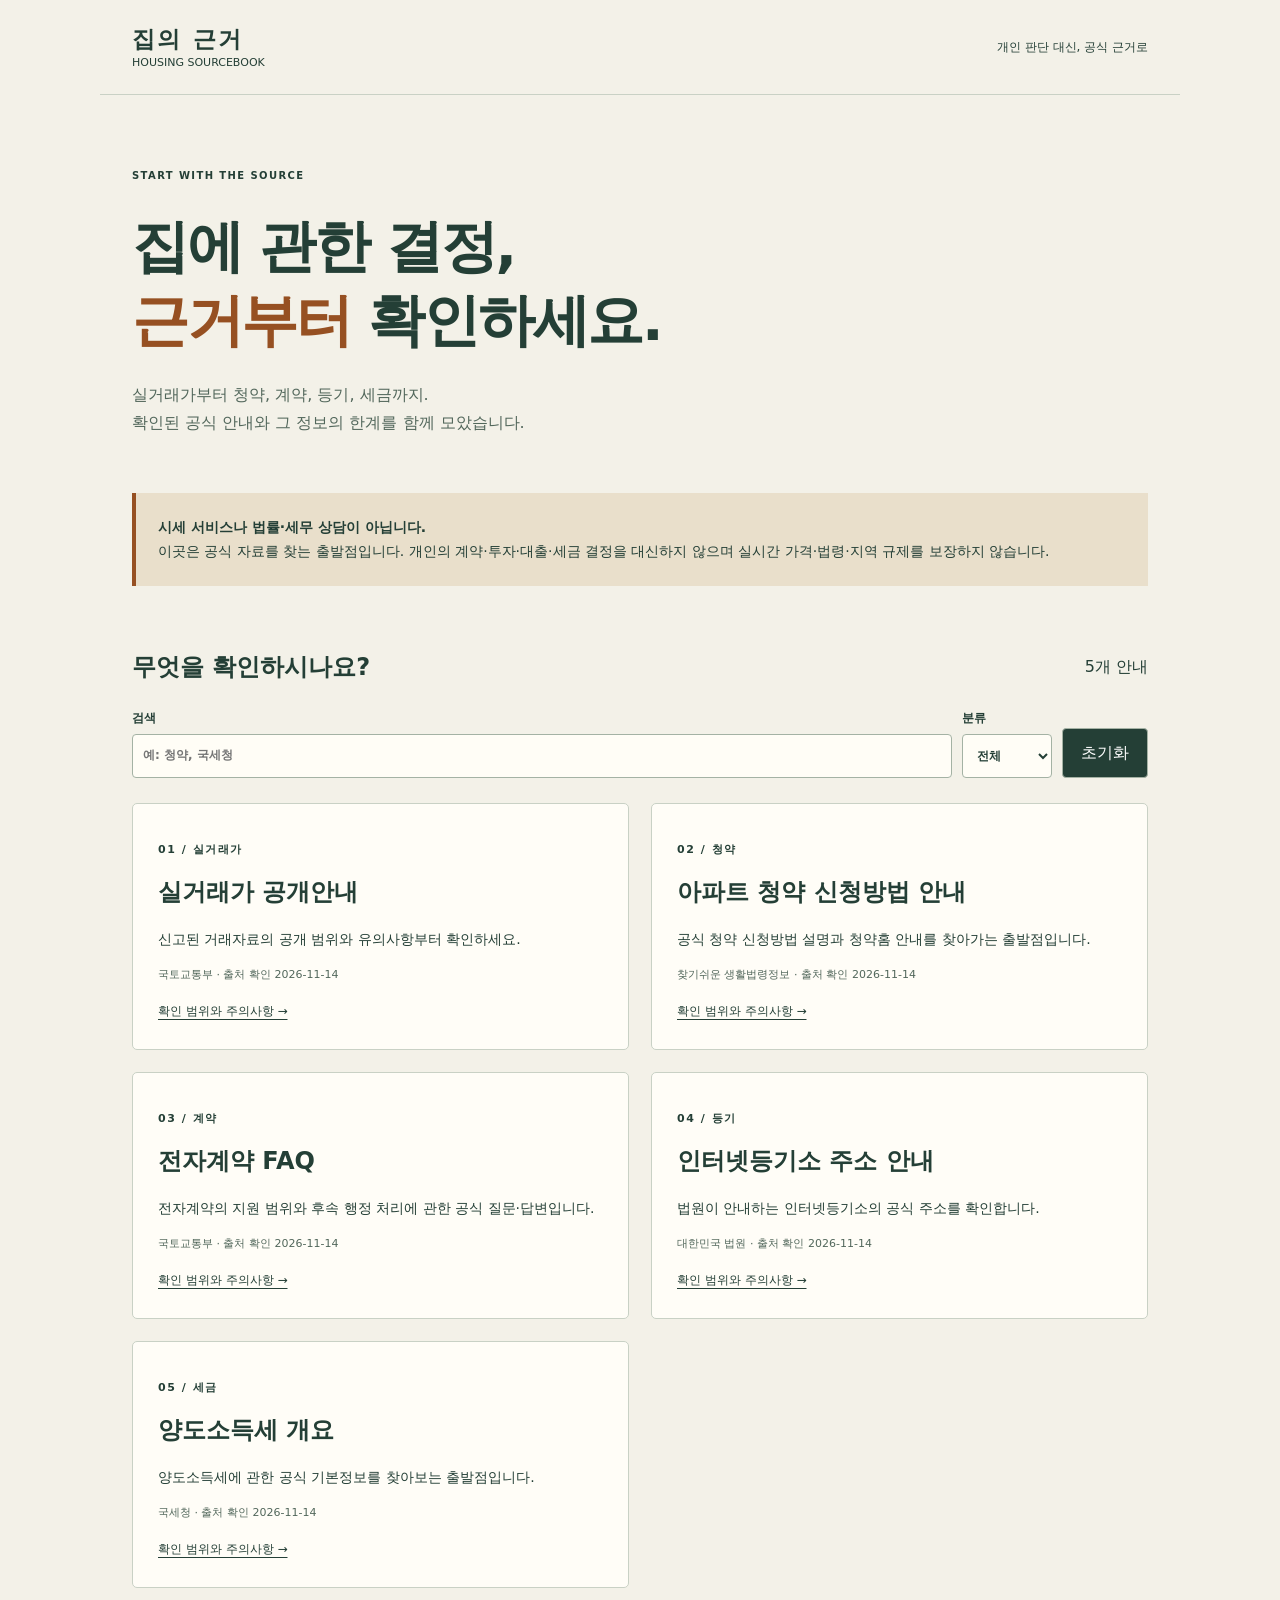
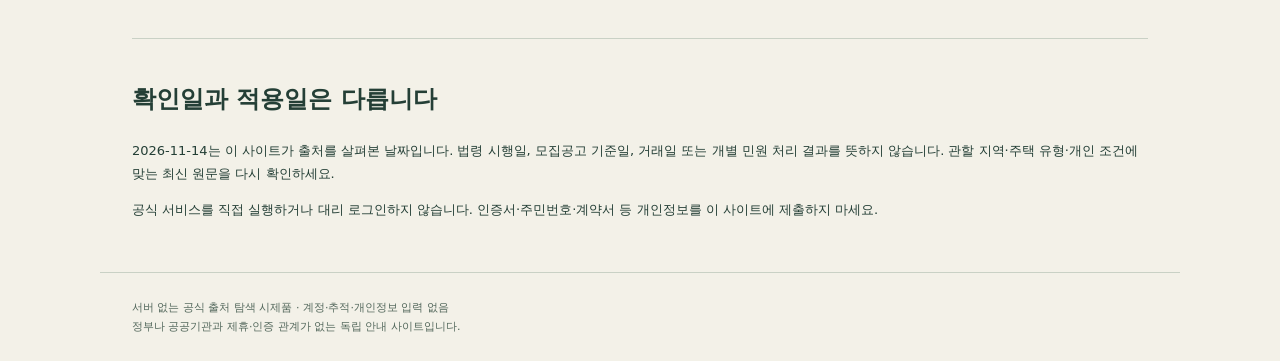
==== index.html @ d19b2a52 "Publish noindex housing official source navigator" ====
<!doctype html><html lang="ko"><head><meta name="robots" content="noindex,nofollow"><meta charset="utf-8"><meta name="viewport" content="width=device-width,initial-scale=1"><meta name="description" content="실거래가, 청약, 계약, 등기, 세금의 확인된 공식 안내를 찾는 부동산 출처 노트."><title>공식 부동산 안내 탐색 · 집의 근거</title><link rel="stylesheet" href="./assets/style.css"></head><body><a class="skip" href="#main">본문으로 바로가기</a><header><a href="./index.html">집의 근거<span>HOUSING SOURCEBOOK</span></a><span>개인 판단 대신, 공식 근거로</span></header><main id="main"><section class="hero"><p class="eyebrow">START WITH THE SOURCE</p><h1>집에 관한 결정,<br><em>근거부터</em> 확인하세요.</h1><p>실거래가부터 청약, 계약, 등기, 세금까지.<br>확인된 공식 안내와 그 정보의 한계를 함께 모았습니다.</p></section><aside class="warning"><strong>시세 서비스나 법률·세무 상담이 아닙니다.</strong> 이곳은 공식 자료를 찾는 출발점입니다. 개인의 계약·투자·대출·세금 결정을 대신하지 않으며 실시간 가격·법령·지역 규제를 보장하지 않습니다.</aside><section><div class="heading"><h2>무엇을 확인하시나요?</h2><span id="count" role="status" aria-live="polite">5개 안내</span></div><form id="filters" class="toolbar" role="search"><label for="q">검색<input id="q" type="search" placeholder="예: 청약, 국세청"></label><label for="category">분류<select id="category"><option value="">전체</option><option>실거래가</option><option>청약</option><option>계약</option><option>등기</option><option>세금</option></select></label><button type="reset">초기화</button></form><div class="grid"><article class="card" data-id="prices"><p class="eyebrow">01 / 실거래가</p><h3><a href="./topics/prices/index.html">실거래가 공개안내</a></h3><p>신고된 거래자료의 공개 범위와 유의사항부터 확인하세요.</p><p class="small">국토교통부 · 출처 확인 2026-11-14</p><a href="./topics/prices/index.html">확인 범위와 주의사항 →</a></article><article class="card" data-id="apply"><p class="eyebrow">02 / 청약</p><h3><a href="./topics/apply/index.html">아파트 청약 신청방법 안내</a></h3><p>공식 청약 신청방법 설명과 청약홈 안내를 찾아가는 출발점입니다.</p><p class="small">찾기쉬운 생활법령정보 · 출처 확인 2026-11-14</p><a href="./topics/apply/index.html">확인 범위와 주의사항 →</a></article><article class="card" data-id="contract"><p class="eyebrow">03 / 계약</p><h3><a href="./topics/contract/index.html">전자계약 FAQ</a></h3><p>전자계약의 지원 범위와 후속 행정 처리에 관한 공식 질문·답변입니다.</p><p class="small">국토교통부 · 출처 확인 2026-11-14</p><a href="./topics/contract/index.html">확인 범위와 주의사항 →</a></article><article class="card" data-id="registry"><p class="eyebrow">04 / 등기</p><h3><a href="./topics/registry/index.html">인터넷등기소 주소 안내</a></h3><p>법원이 안내하는 인터넷등기소의 공식 주소를 확인합니다.</p><p class="small">대한민국 법원 · 출처 확인 2026-11-14</p><a href="./topics/registry/index.html">확인 범위와 주의사항 →</a></article><article class="card" data-id="tax"><p class="eyebrow">05 / 세금</p><h3><a href="./topics/tax/index.html">양도소득세 개요</a></h3><p>양도소득세에 관한 공식 기본정보를 찾아보는 출발점입니다.</p><p class="small">국세청 · 출처 확인 2026-11-14</p><a href="./topics/tax/index.html">확인 범위와 주의사항 →</a></article></div><p id="empty" hidden>일치하는 안내가 없습니다. 검색어나 분류를 바꿔보세요.</p></section><section class="about"><h2>확인일과 적용일은 다릅니다</h2><p>2026-11-14는 이 사이트가 출처를 살펴본 날짜입니다. 법령 시행일, 모집공고 기준일, 거래일 또는 개별 민원 처리 결과를 뜻하지 않습니다. 관할 지역·주택 유형·개인 조건에 맞는 최신 원문을 다시 확인하세요.</p><p>공식 서비스를 직접 실행하거나 대리 로그인하지 않습니다. 인증서·주민번호·계약서 등 개인정보를 이 사이트에 제출하지 마세요.</p></section></main><footer>서버 없는 공식 출처 탐색 시제품 · 계정·추적·개인정보 입력 없음<br>정부나 공공기관과 제휴·인증 관계가 없는 독립 안내 사이트입니다.</footer><script type="module" src="./assets/app.js"></script></body></html>
---- assets/style.css ----
:root{--paper:#f3f1e8;--ink:#243f36;--line:#c9d1c5;--orange:#965022}*{box-sizing:border-box}body{margin:0;background:var(--paper);color:var(--ink);font:16px/1.75 system-ui,-apple-system,sans-serif}header,main,footer{max-width:1080px;padding-inline:32px;margin:auto}a{color:inherit;text-underline-offset:4px}header{display:flex;align-items:center;justify-content:space-between;min-height:95px;border-bottom:1px solid var(--line)}header>a{font-weight:800;letter-spacing:.1em;text-decoration:none;font-size:23px;line-height:1.4}header>a span{display:block;font-size:11px;font-weight:500;letter-spacing:0}header>span{font-size:12px}.skip{position:absolute;top:-60px;background:white;padding:10px}.skip:focus{top:0}.hero{padding:62px 0 40px}.eyebrow{font-size:10px;letter-spacing:.14em;font-weight:750}.hero h1{font-size:clamp(34px,5vw,57px);line-height:1.3;letter-spacing:-.04em;margin:24px 0}.hero em{font-style:normal;color:var(--orange)}.hero>p:last-child{color:#52675b}.warning{border-left:4px solid var(--orange);background:#e9dfcb;padding:22px;font-size:14px}.warning strong{display:block}.heading{display:flex;align-items:center;justify-content:space-between;margin-top:40px}.heading h2{font-size:24px}#progress{font-size:14px;border-bottom:2px solid var(--orange)}.toolbar{display:flex;gap:10px;align-items:end;flex-wrap:wrap}.toolbar label{margin-right:auto}label{display:block;font-size:12px;font-weight:650}input,textarea,select,button{font:inherit;color:var(--ink);border:1px solid #a4b2a4;border-radius:4px;background:#fffdf6;padding:10px;min-height:44px}select{display:block;width:100%;margin-top:5px}button{cursor:pointer;background:var(--ink);color:white;padding-inline:18px}.plain{background:transparent;color:var(--ink)}.small{font-size:11px;color:#52675b}.grid{display:grid;grid-template-columns:1fr 1fr;gap:22px;margin-top:25px}.card{border:1px solid var(--line);padding:25px;background:#fffdf7;border-radius:5px}.card h3{font-size:24px;margin:12px 0}.card>p{font-size:14px}.card .eyebrow,.card .small{font-size:11px}.note{padding-left:12px;border-left:2px solid #b1bda7;color:#52675b}.fields{border-block:1px solid var(--line);padding-block:16px;margin:24px 0}.fields label+label{margin-top:15px}textarea{width:100%;display:block;resize:vertical;min-height:95px;margin-top:5px;font-size:13px}.card>a{font-size:12px}.about{margin:50px 0;border-top:1px solid var(--line);padding-top:20px}.about p{font-size:13px}.about h2{font-size:24px}footer{border-top:1px solid var(--line);padding-block:25px;font-size:11px;color:#52675b}a:focus-visible,button:focus-visible,select:focus-visible,textarea:focus-visible{outline:3px solid var(--orange);outline-offset:3px}[hidden]{display:none!important}#message{font-size:13px}@media(max-width:650px){header,main,footer{padding-inline:19px}header>span{max-width:100px;text-align:right}.hero{padding-top:36px}.grid{grid-template-columns:1fr}.hero h1{font-size:36px}.toolbar label{width:100%;margin:0}.toolbar button{font-size:12px;flex:1;padding-inline:8px}.card{padding:20px}}@media print{header,.toolbar,.skip,footer{display:none}.grid{display:block}.card{break-inside:avoid;margin-bottom:20px}.card[hidden]{display:block!important}body{background:white}textarea{height:110px}.hero{padding:0}.hero h1{font-size:28px}}
.toolbar input{display:block;width:100%;margin-top:5px}.toolbar label:first-child{flex:1}.toolbar label{margin-right:0}.card h3 a{text-decoration:none}.card h3 a:hover{text-decoration:underline}main p{overflow-wrap:anywhere}#empty{padding:40px;text-align:center;border:1px solid var(--line)}
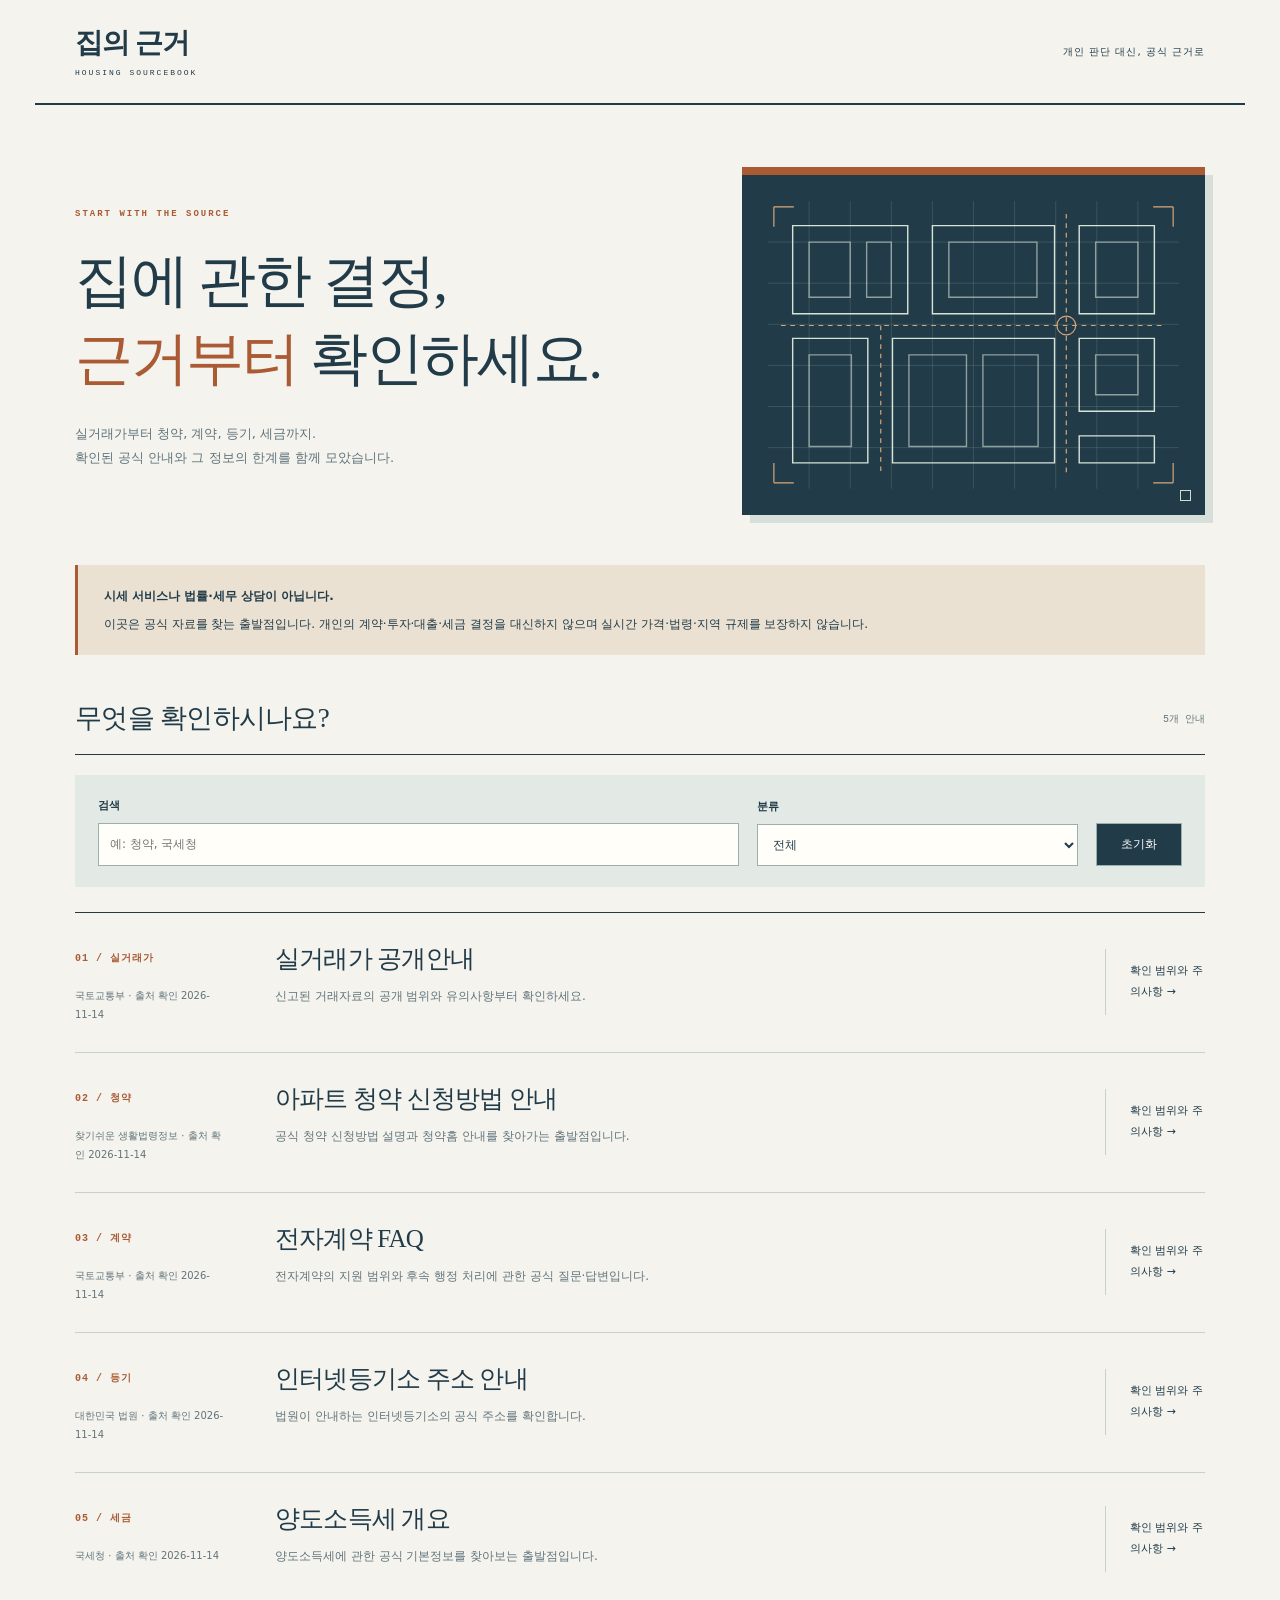
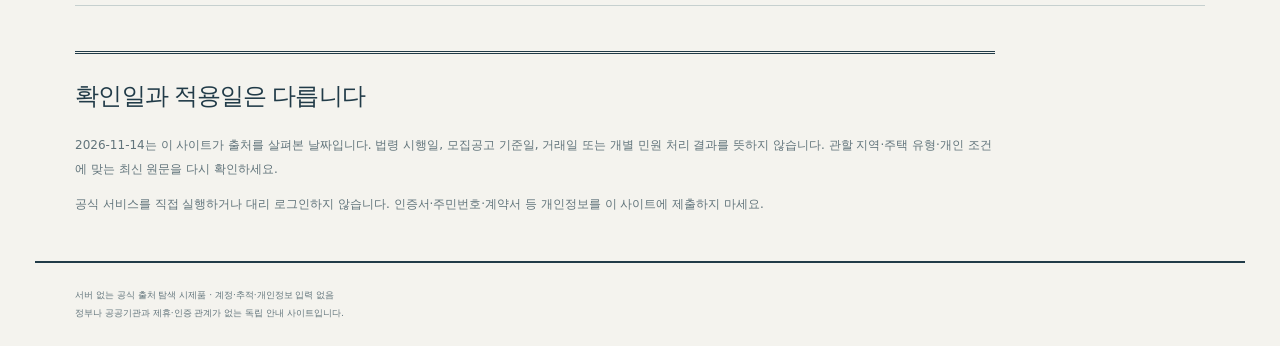
==== commit 17765077: "Design Housing Sourcebook as an urban-planning document register" ====
--- a/index.html
+++ b/index.html
@@ -1 +1 @@
-<!doctype html><html lang="ko"><head><meta name="robots" content="noindex,nofollow"><meta charset="utf-8"><meta name="viewport" content="width=device-width,initial-scale=1"><meta name="description" content="실거래가, 청약, 계약, 등기, 세금의 확인된 공식 안내를 찾는 부동산 출처 노트."><title>공식 부동산 안내 탐색 · 집의 근거</title><link rel="stylesheet" href="./assets/style.css"></head><body><a class="skip" href="#main">본문으로 바로가기</a><header><a href="./index.html">집의 근거<span>HOUSING SOURCEBOOK</span></a><span>개인 판단 대신, 공식 근거로</span></header><main id="main"><section class="hero"><p class="eyebrow">START WITH THE SOURCE</p><h1>집에 관한 결정,<br><em>근거부터</em> 확인하세요.</h1><p>실거래가부터 청약, 계약, 등기, 세금까지.<br>확인된 공식 안내와 그 정보의 한계를 함께 모았습니다.</p></section><aside class="warning"><strong>시세 서비스나 법률·세무 상담이 아닙니다.</strong> 이곳은 공식 자료를 찾는 출발점입니다. 개인의 계약·투자·대출·세금 결정을 대신하지 않으며 실시간 가격·법령·지역 규제를 보장하지 않습니다.</aside><section><div class="heading"><h2>무엇을 확인하시나요?</h2><span id="count" role="status" aria-live="polite">5개 안내</span></div><form id="filters" class="toolbar" role="search"><label for="q">검색<input id="q" type="search" placeholder="예: 청약, 국세청"></label><label for="category">분류<select id="category"><option value="">전체</option><option>실거래가</option><option>청약</option><option>계약</option><option>등기</option><option>세금</option></select></label><button type="reset">초기화</button></form><div class="grid"><article class="card" data-id="prices"><p class="eyebrow">01 / 실거래가</p><h3><a href="./topics/prices/index.html">실거래가 공개안내</a></h3><p>신고된 거래자료의 공개 범위와 유의사항부터 확인하세요.</p><p class="small">국토교통부 · 출처 확인 2026-11-14</p><a href="./topics/prices/index.html">확인 범위와 주의사항 →</a></article><article class="card" data-id="apply"><p class="eyebrow">02 / 청약</p><h3><a href="./topics/apply/index.html">아파트 청약 신청방법 안내</a></h3><p>공식 청약 신청방법 설명과 청약홈 안내를 찾아가는 출발점입니다.</p><p class="small">찾기쉬운 생활법령정보 · 출처 확인 2026-11-14</p><a href="./topics/apply/index.html">확인 범위와 주의사항 →</a></article><article class="card" data-id="contract"><p class="eyebrow">03 / 계약</p><h3><a href="./topics/contract/index.html">전자계약 FAQ</a></h3><p>전자계약의 지원 범위와 후속 행정 처리에 관한 공식 질문·답변입니다.</p><p class="small">국토교통부 · 출처 확인 2026-11-14</p><a href="./topics/contract/index.html">확인 범위와 주의사항 →</a></article><article class="card" data-id="registry"><p class="eyebrow">04 / 등기</p><h3><a href="./topics/registry/index.html">인터넷등기소 주소 안내</a></h3><p>법원이 안내하는 인터넷등기소의 공식 주소를 확인합니다.</p><p class="small">대한민국 법원 · 출처 확인 2026-11-14</p><a href="./topics/registry/index.html">확인 범위와 주의사항 →</a></article><article class="card" data-id="tax"><p class="eyebrow">05 / 세금</p><h3><a href="./topics/tax/index.html">양도소득세 개요</a></h3><p>양도소득세에 관한 공식 기본정보를 찾아보는 출발점입니다.</p><p class="small">국세청 · 출처 확인 2026-11-14</p><a href="./topics/tax/index.html">확인 범위와 주의사항 →</a></article></div><p id="empty" hidden>일치하는 안내가 없습니다. 검색어나 분류를 바꿔보세요.</p></section><section class="about"><h2>확인일과 적용일은 다릅니다</h2><p>2026-11-14는 이 사이트가 출처를 살펴본 날짜입니다. 법령 시행일, 모집공고 기준일, 거래일 또는 개별 민원 처리 결과를 뜻하지 않습니다. 관할 지역·주택 유형·개인 조건에 맞는 최신 원문을 다시 확인하세요.</p><p>공식 서비스를 직접 실행하거나 대리 로그인하지 않습니다. 인증서·주민번호·계약서 등 개인정보를 이 사이트에 제출하지 마세요.</p></section></main><footer>서버 없는 공식 출처 탐색 시제품 · 계정·추적·개인정보 입력 없음<br>정부나 공공기관과 제휴·인증 관계가 없는 독립 안내 사이트입니다.</footer><script type="module" src="./assets/app.js"></script></body></html>+<!doctype html><html lang="ko"><head><meta name="robots" content="noindex,nofollow"><meta charset="utf-8"><meta name="viewport" content="width=device-width,initial-scale=1"><meta name="description" content="실거래가, 청약, 계약, 등기, 세금의 확인된 공식 안내를 찾는 부동산 출처 노트."><title>공식 부동산 안내 탐색 · 집의 근거</title><link rel="stylesheet" href="./assets/theme-v3.css"></head><body class="source-home"><a class="skip" href="#main">본문으로 바로가기</a><header><a href="./index.html">집의 근거<span>HOUSING SOURCEBOOK</span></a><span>개인 판단 대신, 공식 근거로</span></header><main id="main"><section class="hero"><div class="hero-copy"><p class="eyebrow">START WITH THE SOURCE</p><h1>집에 관한 결정,<br><em>근거부터</em> 확인하세요.</h1><p>실거래가부터 청약, 계약, 등기, 세금까지.<br>확인된 공식 안내와 그 정보의 한계를 함께 모았습니다.</p></div><div class="plan-art"><svg class="theme-art" viewBox="0 0 350 245" aria-hidden="true" xmlns="http://www.w3.org/2000/svg" fill="none"><g stroke="#8caaa6" stroke-width=".5" opacity=".4"><path d="M0 35h350M0 70h350M0 105h350M0 140h350M0 175h350M0 210h350M35 0v245M70 0v245M105 0v245M140 0v245M175 0v245M210 0v245M245 0v245M280 0v245M315 0v245"/></g><g stroke="#d6e3d7" stroke-width="1.2"><path d="M21 21h98v75H21zM140 21h104v75H140zM265 21h64v75h-64zM21 117h64v106H21zM106 117h138v106H106zM265 117h64v62h-64zM265 200h64v23h-64z"/><path d="M35 35h35v47H35zM84 35h21v47H84zM154 35h75v47h-75zM279 35h36v47h-36zM35 131h36v78H35zM120 131h49v78h-49zM183 131h47v78h-47zM279 131h36v34h-36z" opacity=".6"/></g><g stroke="#d9a679"><path d="M11 106h328M96 106v128M254 11v223" stroke-dasharray="4 4"/><circle cx="254" cy="106" r="8"/><path d="M5 5h17M5 5v17m340-17h-17m17 0v17M5 240h17M5 240v-17m340 17h-17m17 0v-17"/></g></svg></div></section><aside class="warning"><strong>시세 서비스나 법률·세무 상담이 아닙니다.</strong> 이곳은 공식 자료를 찾는 출발점입니다. 개인의 계약·투자·대출·세금 결정을 대신하지 않으며 실시간 가격·법령·지역 규제를 보장하지 않습니다.</aside><section><div class="heading"><h2>무엇을 확인하시나요?</h2><span id="count" role="status" aria-live="polite">5개 안내</span></div><form id="filters" class="toolbar" role="search"><label for="q">검색<input id="q" type="search" placeholder="예: 청약, 국세청"></label><label for="category">분류<select id="category"><option value="">전체</option><option>실거래가</option><option>청약</option><option>계약</option><option>등기</option><option>세금</option></select></label><button type="reset">초기화</button></form><div class="grid"><article class="card" data-id="prices"><p class="eyebrow">01 / 실거래가</p><h3><a href="./topics/prices/index.html">실거래가 공개안내</a></h3><p>신고된 거래자료의 공개 범위와 유의사항부터 확인하세요.</p><p class="small">국토교통부 · 출처 확인 2026-11-14</p><a href="./topics/prices/index.html">확인 범위와 주의사항 →</a></article><article class="card" data-id="apply"><p class="eyebrow">02 / 청약</p><h3><a href="./topics/apply/index.html">아파트 청약 신청방법 안내</a></h3><p>공식 청약 신청방법 설명과 청약홈 안내를 찾아가는 출발점입니다.</p><p class="small">찾기쉬운 생활법령정보 · 출처 확인 2026-11-14</p><a href="./topics/apply/index.html">확인 범위와 주의사항 →</a></article><article class="card" data-id="contract"><p class="eyebrow">03 / 계약</p><h3><a href="./topics/contract/index.html">전자계약 FAQ</a></h3><p>전자계약의 지원 범위와 후속 행정 처리에 관한 공식 질문·답변입니다.</p><p class="small">국토교통부 · 출처 확인 2026-11-14</p><a href="./topics/contract/index.html">확인 범위와 주의사항 →</a></article><article class="card" data-id="registry"><p class="eyebrow">04 / 등기</p><h3><a href="./topics/registry/index.html">인터넷등기소 주소 안내</a></h3><p>법원이 안내하는 인터넷등기소의 공식 주소를 확인합니다.</p><p class="small">대한민국 법원 · 출처 확인 2026-11-14</p><a href="./topics/registry/index.html">확인 범위와 주의사항 →</a></article><article class="card" data-id="tax"><p class="eyebrow">05 / 세금</p><h3><a href="./topics/tax/index.html">양도소득세 개요</a></h3><p>양도소득세에 관한 공식 기본정보를 찾아보는 출발점입니다.</p><p class="small">국세청 · 출처 확인 2026-11-14</p><a href="./topics/tax/index.html">확인 범위와 주의사항 →</a></article></div><p id="empty" hidden>일치하는 안내가 없습니다. 검색어나 분류를 바꿔보세요.</p></section><section class="about"><h2>확인일과 적용일은 다릅니다</h2><p>2026-11-14는 이 사이트가 출처를 살펴본 날짜입니다. 법령 시행일, 모집공고 기준일, 거래일 또는 개별 민원 처리 결과를 뜻하지 않습니다. 관할 지역·주택 유형·개인 조건에 맞는 최신 원문을 다시 확인하세요.</p><p>공식 서비스를 직접 실행하거나 대리 로그인하지 않습니다. 인증서·주민번호·계약서 등 개인정보를 이 사이트에 제출하지 마세요.</p></section></main><footer>서버 없는 공식 출처 탐색 시제품 · 계정·추적·개인정보 입력 없음<br>정부나 공공기관과 제휴·인증 관계가 없는 독립 안내 사이트입니다.</footer><script type="module" src="./assets/app.js"></script></body></html>
--- a/assets/theme-v3.css
+++ b/assets/theme-v3.css
@@ -0,0 +1,4 @@
+:root{--bg:#f4f3ee;--ink:#213b48;--muted:#61747b;--line:#c6d0cf;--accent:#aa5b34;--panel:#e3eae6;font:15px/1.8 system-ui,-apple-system,sans-serif;color:var(--ink);background:var(--bg)}*{box-sizing:border-box}body{margin:0}header,main,footer{max-width:1210px;margin:auto;padding-inline:40px}a{color:inherit;text-underline-offset:4px}a:hover{color:var(--accent)}header{display:flex;justify-content:space-between;align-items:center;gap:20px;min-height:105px;border-bottom:2px solid var(--ink)}header>a{font:700 28px/1.4 'Batang','AppleMyungjo',Georgia,serif;letter-spacing:-1px;text-decoration:none}header>a span{display:block;font:8px/1.8 ui-monospace,monospace;letter-spacing:2px;margin-top:4px}header>span{font-size:10px;letter-spacing:1px}.hero{padding:50px 0 35px}.source-home .hero{display:grid;grid-template-columns:1.3fr 1fr;gap:65px;align-items:center;padding:62px 0 50px}.eyebrow{font:9px/1.7 ui-monospace,monospace;letter-spacing:2px;font-weight:600;color:var(--accent)}h1{font:500 clamp(36px,4.5vw,59px)/1.35 'Batang','AppleMyungjo',Georgia,serif;letter-spacing:-2.3px;margin:20px 0 24px}h1 em{font-style:normal;color:var(--accent)}.hero-copy>p:last-child,.hero>p:last-child{font-size:13px;color:var(--muted);line-height:1.9}.plan-art{position:relative;background:#213b48;padding:26px;border-top:8px solid #aa5b34;box-shadow:8px 8px 0 #d6dfd9}.theme-art{width:100%;height:auto;display:block}.plan-art:after{content:'';position:absolute;width:9px;height:9px;border:1px solid #d2dccc;right:14px;bottom:14px}.warning{background:#eae1d2;border-left:3px solid var(--accent);padding:20px 26px;font-size:11px;line-height:1.9}.warning strong{display:block;font-size:12px;margin-bottom:5px}.heading{display:flex;align-items:center;justify-content:space-between;gap:20px;margin:43px 0 20px;padding-bottom:15px;border-bottom:1px solid var(--ink)}h2{font:500 27px/1.5 'Batang','AppleMyungjo',Georgia,serif;letter-spacing:-.7px}.heading h2{margin:0}.heading>span{font:10px ui-monospace,monospace;color:var(--muted)}.toolbar{display:grid;grid-template-columns:2fr 1fr auto;align-items:end;gap:18px;padding:21px 23px;background:var(--panel)}label{font-size:10px;font-weight:600;display:block}input,select,button,textarea{font:12px/1.6 system-ui,sans-serif;color:var(--ink);background:#fffef9;border:1px solid #9bafaf;border-radius:0;padding:11px;min-height:42px;min-width:0}input,select{display:block;width:100%;margin-top:7px}button{cursor:pointer;background:var(--ink);color:white;padding-inline:24px}.grid{display:grid;grid-template-columns:1fr;margin:25px 0 0;border-top:1px solid var(--ink)}.card{display:grid;grid-template-columns:170px 1fr auto;gap:10px 30px;align-items:center;padding:28px 0;border-bottom:1px solid var(--line);position:relative}.card .eyebrow{grid-column:1;grid-row:1;margin:0;color:var(--accent);font-size:10px;letter-spacing:1px}.card h3{grid-column:2;grid-row:1;margin:0;font:500 25px/1.4 'Batang','AppleMyungjo',Georgia,serif;letter-spacing:-.8px}.card h3 a{text-decoration:none}.card h3 a:hover{text-decoration:underline}.card>p:not(.eyebrow):not(.small){grid-column:2;grid-row:2;font-size:12px;color:var(--muted);margin:0}.card .small{grid-column:1;grid-row:2/4;align-self:start;font-size:9px;color:var(--muted);line-height:1.9;margin:0;max-width:150px}.card>a{grid-column:3;grid-row:1/4;font-size:10px;max-width:100px;border-left:1px solid var(--line);padding:12px 0 12px 24px;text-decoration:none;line-height:1.9}.card>a:hover{text-decoration:underline}.about{margin:45px 0;border-top:3px double var(--ink);padding:24px 0 0;max-width:920px}.about h2{font-size:24px;margin-top:0}.about p{font-size:11px;line-height:1.95;color:var(--muted)}footer{border-top:2px solid var(--ink);padding-block:24px;font-size:9px;line-height:1.9;color:var(--muted)}.source-detail main{max-width:950px}.source-detail .hero{border-bottom:1px solid var(--line);margin-bottom:30px}.source-detail .hero>a{font-size:10px;display:block;margin-bottom:32px}.source-detail h1{font-size:44px}.source-detail .hero>p:last-child{font-size:14px}.source-detail section>p{font-size:13px;line-height:1.95}.source-detail section>h2{font-size:25px}.source-detail .about p{font-size:11px}.source-detail section>p>a{display:inline-block;max-width:100%;overflow-wrap:anywhere}.source-detail .warning{margin:25px 0}.skip{position:absolute;top:-100px;left:15px;background:#fff;padding:10px;z-index:5}.skip:focus{top:15px}:focus-visible{outline:3px solid var(--accent);outline-offset:4px}[hidden]{display:none!important}#empty{padding:30px;border:1px dashed #9bafaf;text-align:center;font-size:13px}p,h1,h3{overflow-wrap:anywhere}@media(max-width:850px){header,main,footer{padding-inline:25px}.source-home .hero{gap:30px}.card{grid-template-columns:130px 1fr auto;column-gap:22px}.card h3{font-size:23px}.card>a{max-width:90px;padding-left:18px;font-size:9px}.plan-art{padding:20px}}@media(max-width:620px){header,main,footer{padding-inline:20px}header{min-height:88px}header>a{font-size:25px}header>span{font-size:9px;max-width:96px;text-align:right}.source-home .hero{grid-template-columns:1fr;padding:35px 0 30px;gap:24px}h1{font-size:39px;letter-spacing:-1.8px;margin:15px 0 20px}.hero-copy>p:last-child{font-size:12px}.plan-art{padding:16px 40px;max-width:100%;border-top-width:5px;box-shadow:5px 5px 0 #d6dfd9;margin-right:5px}.theme-art{max-height:175px}.warning{padding:17px 20px;font-size:10px}.warning strong{font-size:11px}.heading{margin-top:32px}.heading h2{font-size:23px}.toolbar{grid-template-columns:1fr 1fr;padding:18px;gap:12px}.toolbar label:first-child{grid-column:1/-1}.toolbar button{width:100%;font-size:11px;padding-inline:15px}.card{grid-template-columns:1fr auto;gap:9px 20px;padding:24px 0}.card .eyebrow{grid-column:1;grid-row:1;font-size:9px}.card h3{grid-column:1;grid-row:2;font-size:23px}.card>p:not(.eyebrow):not(.small){grid-column:1/-1;grid-row:3;font-size:11px}.card .small{grid-column:1/-1;grid-row:4;max-width:none;font-size:8px}.card>a{grid-column:2;grid-row:1/3;font-size:8px;max-width:75px;padding-left:15px}.about{margin:30px 0;padding-top:20px}.about h2{font-size:22px}.about p{font-size:10px}.source-detail .hero{padding-top:25px}.source-detail h1{font-size:36px}.source-detail .hero>p:last-child{font-size:12px}.source-detail section>p{font-size:12px}.source-detail section>h2{font-size:23px}footer{font-size:8px}}@media print{header,.toolbar,.skip,footer,.plan-art{display:none}.source-home .hero{display:block;padding:0}.grid{display:block}.card{break-inside:avoid}.card[hidden]{display:block!important}body{background:white}.warning{border:1px solid #aaa}.source-detail h1,h1{font-size:30px}}
+
+/* Source notes remain readable beside the primary titles. */
+.card .small{font-size:10px}.card>a{font-size:11px}.about p{font-size:12px}.warning{font-size:12px}label{font-size:11px}@media(max-width:620px){.card .eyebrow,.card .small,.card>a{font-size:10px}.card>p:not(.eyebrow):not(.small){font-size:12px}.warning{font-size:11px}.about p{font-size:11px}.source-detail .about p{font-size:11px}}
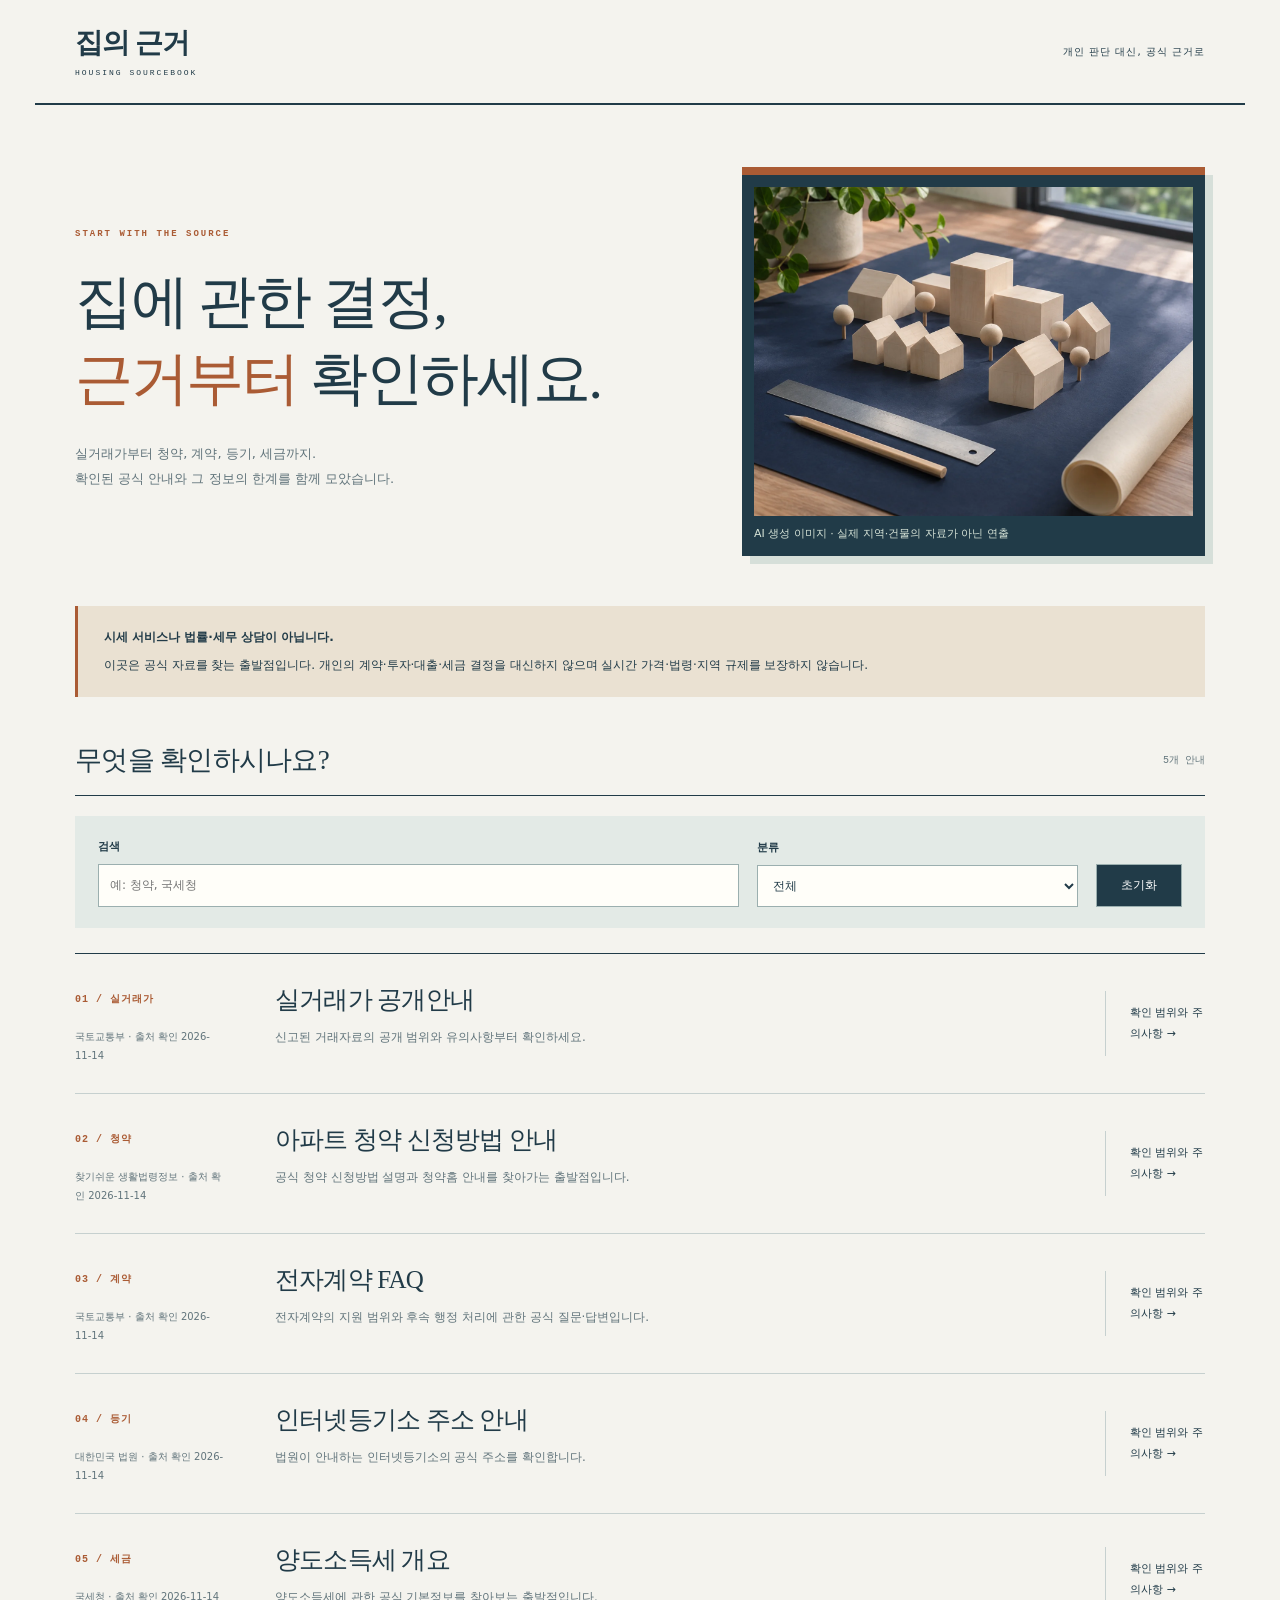
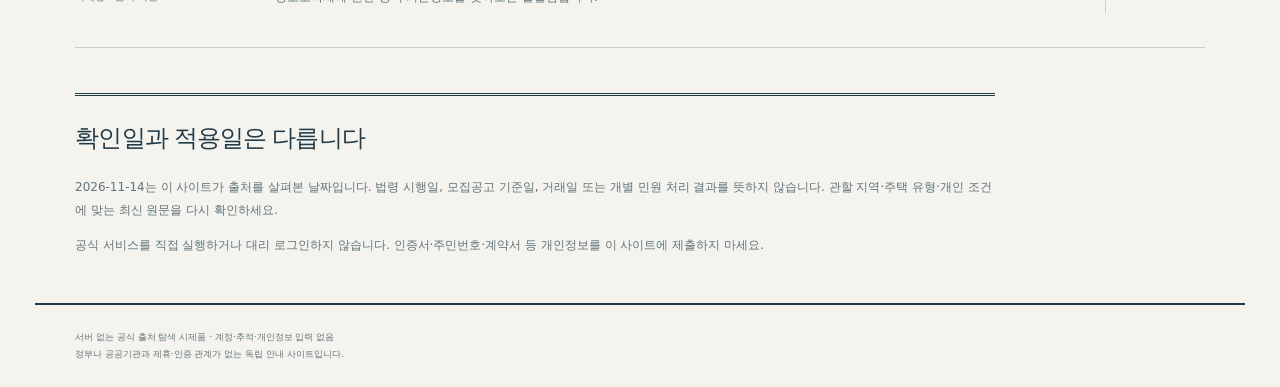
==== commit 83ea0073: "Add labeled AI-generated conceptual planning-workspace photograph" ====
--- a/index.html
+++ b/index.html
@@ -1 +1 @@
-<!doctype html><html lang="ko"><head><meta name="robots" content="noindex,nofollow"><meta charset="utf-8"><meta name="viewport" content="width=device-width,initial-scale=1"><meta name="description" content="실거래가, 청약, 계약, 등기, 세금의 확인된 공식 안내를 찾는 부동산 출처 노트."><title>공식 부동산 안내 탐색 · 집의 근거</title><link rel="stylesheet" href="./assets/theme-v3.css"></head><body class="source-home"><a class="skip" href="#main">본문으로 바로가기</a><header><a href="./index.html">집의 근거<span>HOUSING SOURCEBOOK</span></a><span>개인 판단 대신, 공식 근거로</span></header><main id="main"><section class="hero"><div class="hero-copy"><p class="eyebrow">START WITH THE SOURCE</p><h1>집에 관한 결정,<br><em>근거부터</em> 확인하세요.</h1><p>실거래가부터 청약, 계약, 등기, 세금까지.<br>확인된 공식 안내와 그 정보의 한계를 함께 모았습니다.</p></div><div class="plan-art"><svg class="theme-art" viewBox="0 0 350 245" aria-hidden="true" xmlns="http://www.w3.org/2000/svg" fill="none"><g stroke="#8caaa6" stroke-width=".5" opacity=".4"><path d="M0 35h350M0 70h350M0 105h350M0 140h350M0 175h350M0 210h350M35 0v245M70 0v245M105 0v245M140 0v245M175 0v245M210 0v245M245 0v245M280 0v245M315 0v245"/></g><g stroke="#d6e3d7" stroke-width="1.2"><path d="M21 21h98v75H21zM140 21h104v75H140zM265 21h64v75h-64zM21 117h64v106H21zM106 117h138v106H106zM265 117h64v62h-64zM265 200h64v23h-64z"/><path d="M35 35h35v47H35zM84 35h21v47H84zM154 35h75v47h-75zM279 35h36v47h-36zM35 131h36v78H35zM120 131h49v78h-49zM183 131h47v78h-47zM279 131h36v34h-36z" opacity=".6"/></g><g stroke="#d9a679"><path d="M11 106h328M96 106v128M254 11v223" stroke-dasharray="4 4"/><circle cx="254" cy="106" r="8"/><path d="M5 5h17M5 5v17m340-17h-17m17 0v17M5 240h17M5 240v-17m340 17h-17m17 0v-17"/></g></svg></div></section><aside class="warning"><strong>시세 서비스나 법률·세무 상담이 아닙니다.</strong> 이곳은 공식 자료를 찾는 출발점입니다. 개인의 계약·투자·대출·세금 결정을 대신하지 않으며 실시간 가격·법령·지역 규제를 보장하지 않습니다.</aside><section><div class="heading"><h2>무엇을 확인하시나요?</h2><span id="count" role="status" aria-live="polite">5개 안내</span></div><form id="filters" class="toolbar" role="search"><label for="q">검색<input id="q" type="search" placeholder="예: 청약, 국세청"></label><label for="category">분류<select id="category"><option value="">전체</option><option>실거래가</option><option>청약</option><option>계약</option><option>등기</option><option>세금</option></select></label><button type="reset">초기화</button></form><div class="grid"><article class="card" data-id="prices"><p class="eyebrow">01 / 실거래가</p><h3><a href="./topics/prices/index.html">실거래가 공개안내</a></h3><p>신고된 거래자료의 공개 범위와 유의사항부터 확인하세요.</p><p class="small">국토교통부 · 출처 확인 2026-11-14</p><a href="./topics/prices/index.html">확인 범위와 주의사항 →</a></article><article class="card" data-id="apply"><p class="eyebrow">02 / 청약</p><h3><a href="./topics/apply/index.html">아파트 청약 신청방법 안내</a></h3><p>공식 청약 신청방법 설명과 청약홈 안내를 찾아가는 출발점입니다.</p><p class="small">찾기쉬운 생활법령정보 · 출처 확인 2026-11-14</p><a href="./topics/apply/index.html">확인 범위와 주의사항 →</a></article><article class="card" data-id="contract"><p class="eyebrow">03 / 계약</p><h3><a href="./topics/contract/index.html">전자계약 FAQ</a></h3><p>전자계약의 지원 범위와 후속 행정 처리에 관한 공식 질문·답변입니다.</p><p class="small">국토교통부 · 출처 확인 2026-11-14</p><a href="./topics/contract/index.html">확인 범위와 주의사항 →</a></article><article class="card" data-id="registry"><p class="eyebrow">04 / 등기</p><h3><a href="./topics/registry/index.html">인터넷등기소 주소 안내</a></h3><p>법원이 안내하는 인터넷등기소의 공식 주소를 확인합니다.</p><p class="small">대한민국 법원 · 출처 확인 2026-11-14</p><a href="./topics/registry/index.html">확인 범위와 주의사항 →</a></article><article class="card" data-id="tax"><p class="eyebrow">05 / 세금</p><h3><a href="./topics/tax/index.html">양도소득세 개요</a></h3><p>양도소득세에 관한 공식 기본정보를 찾아보는 출발점입니다.</p><p class="small">국세청 · 출처 확인 2026-11-14</p><a href="./topics/tax/index.html">확인 범위와 주의사항 →</a></article></div><p id="empty" hidden>일치하는 안내가 없습니다. 검색어나 분류를 바꿔보세요.</p></section><section class="about"><h2>확인일과 적용일은 다릅니다</h2><p>2026-11-14는 이 사이트가 출처를 살펴본 날짜입니다. 법령 시행일, 모집공고 기준일, 거래일 또는 개별 민원 처리 결과를 뜻하지 않습니다. 관할 지역·주택 유형·개인 조건에 맞는 최신 원문을 다시 확인하세요.</p><p>공식 서비스를 직접 실행하거나 대리 로그인하지 않습니다. 인증서·주민번호·계약서 등 개인정보를 이 사이트에 제출하지 마세요.</p></section></main><footer>서버 없는 공식 출처 탐색 시제품 · 계정·추적·개인정보 입력 없음<br>정부나 공공기관과 제휴·인증 관계가 없는 독립 안내 사이트입니다.</footer><script type="module" src="./assets/app.js"></script></body></html>+<!doctype html><html lang="ko"><head><meta name="robots" content="noindex,nofollow"><meta charset="utf-8"><meta name="viewport" content="width=device-width,initial-scale=1"><meta name="description" content="실거래가, 청약, 계약, 등기, 세금의 확인된 공식 안내를 찾는 부동산 출처 노트."><title>공식 부동산 안내 탐색 · 집의 근거</title><link rel="stylesheet" href="./assets/theme-v3.css"><link rel="stylesheet" href="./assets/hero-photo-v1.css"></head><body class="source-home"><a class="skip" href="#main">본문으로 바로가기</a><header><a href="./index.html">집의 근거<span>HOUSING SOURCEBOOK</span></a><span>개인 판단 대신, 공식 근거로</span></header><main id="main"><section class="hero"><div class="hero-copy"><p class="eyebrow">START WITH THE SOURCE</p><h1>집에 관한 결정,<br><em>근거부터</em> 확인하세요.</h1><p>실거래가부터 청약, 계약, 등기, 세금까지.<br>확인된 공식 안내와 그 정보의 한계를 함께 모았습니다.</p></div><div class="plan-art"><figure class="ai-hero-photo"><img src="./assets/images/planning-workspace-ai-v1.webp" alt="AI로 생성한, 단순한 나무 건물 모형과 빈 종이가 놓인 계획 작업대" width="1448" height="1086" decoding="async" fetchpriority="high"><figcaption>AI 생성 이미지 · 실제 지역·건물의 자료가 아닌 연출</figcaption></figure><svg class="theme-art" viewBox="0 0 350 245" aria-hidden="true" xmlns="http://www.w3.org/2000/svg" fill="none"><g stroke="#8caaa6" stroke-width=".5" opacity=".4"><path d="M0 35h350M0 70h350M0 105h350M0 140h350M0 175h350M0 210h350M35 0v245M70 0v245M105 0v245M140 0v245M175 0v245M210 0v245M245 0v245M280 0v245M315 0v245"/></g><g stroke="#d6e3d7" stroke-width="1.2"><path d="M21 21h98v75H21zM140 21h104v75H140zM265 21h64v75h-64zM21 117h64v106H21zM106 117h138v106H106zM265 117h64v62h-64zM265 200h64v23h-64z"/><path d="M35 35h35v47H35zM84 35h21v47H84zM154 35h75v47h-75zM279 35h36v47h-36zM35 131h36v78H35zM120 131h49v78h-49zM183 131h47v78h-47zM279 131h36v34h-36z" opacity=".6"/></g><g stroke="#d9a679"><path d="M11 106h328M96 106v128M254 11v223" stroke-dasharray="4 4"/><circle cx="254" cy="106" r="8"/><path d="M5 5h17M5 5v17m340-17h-17m17 0v17M5 240h17M5 240v-17m340 17h-17m17 0v-17"/></g></svg></div></section><aside class="warning"><strong>시세 서비스나 법률·세무 상담이 아닙니다.</strong> 이곳은 공식 자료를 찾는 출발점입니다. 개인의 계약·투자·대출·세금 결정을 대신하지 않으며 실시간 가격·법령·지역 규제를 보장하지 않습니다.</aside><section><div class="heading"><h2>무엇을 확인하시나요?</h2><span id="count" role="status" aria-live="polite">5개 안내</span></div><form id="filters" class="toolbar" role="search"><label for="q">검색<input id="q" type="search" placeholder="예: 청약, 국세청"></label><label for="category">분류<select id="category"><option value="">전체</option><option>실거래가</option><option>청약</option><option>계약</option><option>등기</option><option>세금</option></select></label><button type="reset">초기화</button></form><div class="grid"><article class="card" data-id="prices"><p class="eyebrow">01 / 실거래가</p><h3><a href="./topics/prices/index.html">실거래가 공개안내</a></h3><p>신고된 거래자료의 공개 범위와 유의사항부터 확인하세요.</p><p class="small">국토교통부 · 출처 확인 2026-11-14</p><a href="./topics/prices/index.html">확인 범위와 주의사항 →</a></article><article class="card" data-id="apply"><p class="eyebrow">02 / 청약</p><h3><a href="./topics/apply/index.html">아파트 청약 신청방법 안내</a></h3><p>공식 청약 신청방법 설명과 청약홈 안내를 찾아가는 출발점입니다.</p><p class="small">찾기쉬운 생활법령정보 · 출처 확인 2026-11-14</p><a href="./topics/apply/index.html">확인 범위와 주의사항 →</a></article><article class="card" data-id="contract"><p class="eyebrow">03 / 계약</p><h3><a href="./topics/contract/index.html">전자계약 FAQ</a></h3><p>전자계약의 지원 범위와 후속 행정 처리에 관한 공식 질문·답변입니다.</p><p class="small">국토교통부 · 출처 확인 2026-11-14</p><a href="./topics/contract/index.html">확인 범위와 주의사항 →</a></article><article class="card" data-id="registry"><p class="eyebrow">04 / 등기</p><h3><a href="./topics/registry/index.html">인터넷등기소 주소 안내</a></h3><p>법원이 안내하는 인터넷등기소의 공식 주소를 확인합니다.</p><p class="small">대한민국 법원 · 출처 확인 2026-11-14</p><a href="./topics/registry/index.html">확인 범위와 주의사항 →</a></article><article class="card" data-id="tax"><p class="eyebrow">05 / 세금</p><h3><a href="./topics/tax/index.html">양도소득세 개요</a></h3><p>양도소득세에 관한 공식 기본정보를 찾아보는 출발점입니다.</p><p class="small">국세청 · 출처 확인 2026-11-14</p><a href="./topics/tax/index.html">확인 범위와 주의사항 →</a></article></div><p id="empty" hidden>일치하는 안내가 없습니다. 검색어나 분류를 바꿔보세요.</p></section><section class="about"><h2>확인일과 적용일은 다릅니다</h2><p>2026-11-14는 이 사이트가 출처를 살펴본 날짜입니다. 법령 시행일, 모집공고 기준일, 거래일 또는 개별 민원 처리 결과를 뜻하지 않습니다. 관할 지역·주택 유형·개인 조건에 맞는 최신 원문을 다시 확인하세요.</p><p>공식 서비스를 직접 실행하거나 대리 로그인하지 않습니다. 인증서·주민번호·계약서 등 개인정보를 이 사이트에 제출하지 마세요.</p></section></main><footer>서버 없는 공식 출처 탐색 시제품 · 계정·추적·개인정보 입력 없음<br>정부나 공공기관과 제휴·인증 관계가 없는 독립 안내 사이트입니다.</footer><script type="module" src="./assets/app.js"></script></body></html>
--- a/assets/hero-photo-v1.css
+++ b/assets/hero-photo-v1.css
@@ -0,0 +1,2 @@
+/* AI-generated conceptual hero photograph; existing theme remains unchanged. */
+.plan-art>.theme-art{display:none}.plan-art{padding:12px}.ai-hero-photo{margin:0}.ai-hero-photo img{display:block;width:100%;height:auto;aspect-ratio:4/3}.ai-hero-photo figcaption{font:11px/1.7 system-ui,sans-serif;color:#d6e3d7;padding-top:9px}.plan-art:after{display:none}@media(max-width:620px){.plan-art{padding:10px}.ai-hero-photo figcaption{font-size:11px}}
